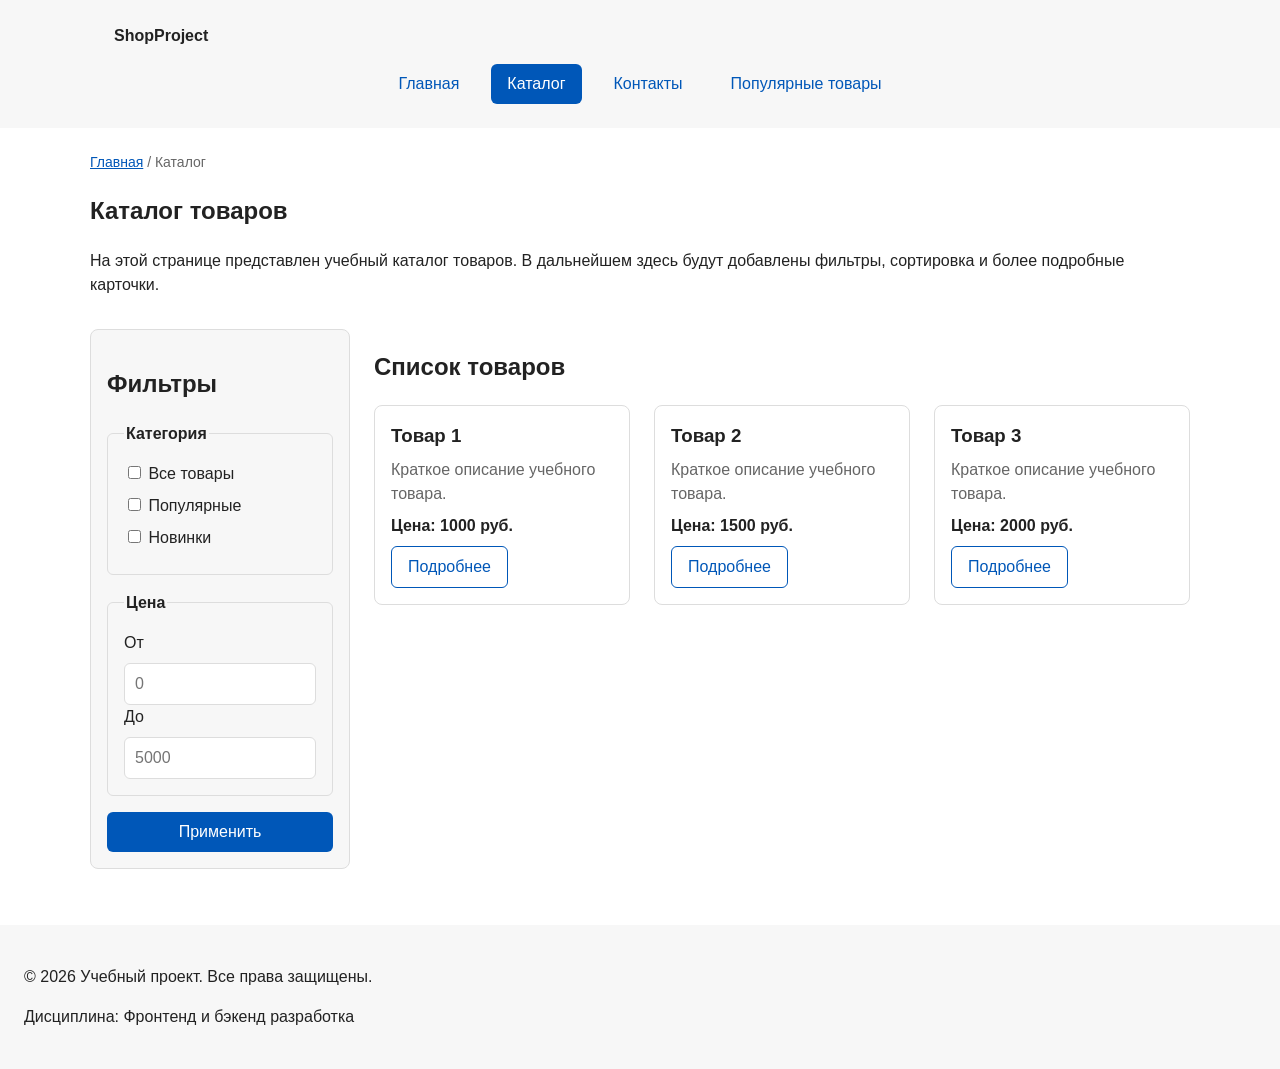
==== catalog.html @ 43ad31b4 "feat: добавил материалы по практикам 2-7" ====
<!DOCTYPE html>
<html lang="ru">
<head>
    <meta charset="UTF-8">
    <meta name="viewport" content="width=device-width, initial-scale=1.0">
    <meta name="description" content="Каталог товаров учебного интернет-магазина.">
    <title>Каталог товаров – Учебный интернет-магазин</title>
    <link rel="stylesheet" href="css/style.css">
</head>
<body>

    <header class="site-header">
        <div class="site-header__inner">
            <a class="site-header__logo" href="index.html">ShopProject</a>
            <nav class="site-nav" aria-label="Основная навигация">
                <ul class="site-nav__list">
                    <li class="site-nav__item"><a class="site-nav__link" href="index.html">Главная</a></li>
                    <li class="site-nav__item"><a class="site-nav__link site-nav__link--active" href="catalog.html">Каталог</a></li>
                    <li class="site-nav__item"><a class="site-nav__link" href="contacts.html">Контакты</a></li>
                    <li class="site-nav__item"><a class="site-nav__link" href="index.html#popular">Популярные товары</a></li>
                </ul>
            </nav>
        </div>
    </header>

    <main>
        <nav class="breadcrumbs" aria-label="Хлебные крошки">
            <a class="breadcrumbs__link" href="index.html">Главная</a>
            <span class="breadcrumbs__current">Каталог</span>
        </nav>

        <section class="section">
            <h1>Каталог товаров</h1>
            <p>На этой странице представлен учебный каталог товаров. В дальнейшем здесь будут добавлены фильтры, сортировка и более подробные карточки.</p>
        </section>

        <section class="catalog-layout">
            <aside class="catalog-filters">
                <h2>Фильтры</h2>
                <form class="filters-form" action="#" method="get">
                    <fieldset>
                        <legend>Категория</legend>
                        <label><input type="checkbox" name="category" value="all"> Все товары</label>
                        <label><input type="checkbox" name="category" value="popular"> Популярные</label>
                        <label><input type="checkbox" name="category" value="new"> Новинки</label>
                    </fieldset>
                    <fieldset>
                        <legend>Цена</legend>
                        <label for="price-from">От</label>
                        <input id="price-from" name="price-from" type="number" min="0" placeholder="0">
                        <label for="price-to">До</label>
                        <input id="price-to" name="price-to" type="number" min="0" placeholder="5000">
                    </fieldset>
                    <button class="button button--primary" type="submit">Применить</button>
                </form>
            </aside>

            <section class="catalog-products">
                <h2>Список товаров</h2>
                <div class="products-grid">
                    <article class="product-card">
                        <h3 class="product-card__title">Товар 1</h3>
                        <p class="product-card__description">Краткое описание учебного товара.</p>
                        <p class="product-card__price">Цена: 1000 руб.</p>
                        <a class="button button--secondary product-card__button" href="index.html#popular">Подробнее</a>
                    </article>
                    <article class="product-card">
                        <h3 class="product-card__title">Товар 2</h3>
                        <p class="product-card__description">Краткое описание учебного товара.</p>
                        <p class="product-card__price">Цена: 1500 руб.</p>
                        <a class="button button--secondary product-card__button" href="index.html#popular">Подробнее</a>
                    </article>
                    <article class="product-card">
                        <h3 class="product-card__title">Товар 3</h3>
                        <p class="product-card__description">Краткое описание учебного товара.</p>
                        <p class="product-card__price">Цена: 2000 руб.</p>
                        <a class="button button--secondary product-card__button" href="index.html#popular">Подробнее</a>
                    </article>
                </div>
            </section>
        </section>
    </main>

    <footer class="site-footer">
        <p>&copy; 2026 Учебный проект. Все права защищены.</p>
        <p>Дисциплина: Фронтенд и бэкенд разработка</p>
    </footer>

</body>
</html>
---- css/style.css ----
/* ===================================
   1. Переменные проекта
   =================================== */

:root {
    --color-bg: #ffffff;
    --color-text: #222222;
    --color-muted: #666666;
    --color-primary: #0057b8;
    --color-primary-dark: #003f86;
    --color-border: #dddddd;
    --color-surface: #f7f7f7;
    --color-surface-accent: #eef5ff;
    --color-danger: #b00020;
    --color-success: #168a2f;
    --color-success-bg: #eefaf0;
    --color-white: #ffffff;

    --space-xs: 4px;
    --space-sm: 8px;
    --space-md: 16px;
    --space-lg: 24px;
    --space-xl: 32px;

    --radius-sm: 6px;
    --radius-md: 8px;
    --radius-lg: 12px;

    --container-width: 1100px;
}

/* ===================================
   2. Базовые стили
   =================================== */

* {
    box-sizing: border-box;
}

html {
    scroll-behavior: smooth;
}

body {
    margin: 0;
    font-family: Arial, sans-serif;
    line-height: 1.5;
    color: var(--color-text);
    background-color: var(--color-bg);
}

main {
    padding: var(--space-lg);
}

.site-footer {
    padding: var(--space-lg);
    background-color: var(--color-surface);
}

:target {
    outline: 2px dashed var(--color-primary);
    outline-offset: 4px;
}

/* ===================================
   3. Общие элементы интерфейса
   =================================== */

a {
    color: var(--color-primary);
}

a:hover {
    color: var(--color-primary-dark);
}

a:focus-visible {
    outline: 2px solid var(--color-primary);
    outline-offset: 3px;
}

/* ===================================
   4. Компоненты страницы
   =================================== */

.site-header {
    background-color: var(--color-surface);
}

.site-header__inner {
    max-width: var(--container-width);
    margin: 0 auto;
    padding: var(--space-lg);
}

.site-header__logo {
    font-weight: 700;
    color: var(--color-text);
    text-decoration: none;
}

.site-nav__list {
    display: flex;
    flex-wrap: wrap;
    justify-content: center;
    align-items: center;
    gap: var(--space-md);
    padding: 0;
    margin: var(--space-md) 0 0;
    list-style: none;
}

.site-nav__link {
    display: inline-block;
    padding: var(--space-sm) var(--space-md);
    color: var(--color-primary);
    text-decoration: none;
    border-radius: var(--radius-sm);
}

.site-nav__link:hover {
    color: var(--color-white);
    background-color: var(--color-primary);
}

.site-nav__link:focus-visible {
    outline: 2px solid var(--color-primary);
    outline-offset: 3px;
}

.site-nav__link--active {
    color: var(--color-white);
    background-color: var(--color-primary);
}

.hero {
    max-width: var(--container-width);
    margin: 0 auto var(--space-xl);
    padding: var(--space-xl) var(--space-lg);
    background-color: var(--color-surface-accent);
    border-radius: var(--radius-lg);
}

.section {
    max-width: var(--container-width);
    margin: 0 auto var(--space-xl);
}

.section h2 {
    margin-top: 0;
}

.products-grid {
    display: grid;
    grid-template-columns: repeat(3, 1fr);
    gap: var(--space-lg);
}

.product-card {
    display: flex;
    flex-direction: column;
    gap: var(--space-sm);
    padding: var(--space-md);
    border: 1px solid var(--color-border);
    border-radius: var(--radius-md);
    background-color: var(--color-bg);
}

.product-card:hover {
    border-color: var(--color-primary);
}

.product-card--featured {
    border-color: var(--color-primary);
}

.product-card--discount {
    border-color: var(--color-danger);
}

.product-card__title {
    margin: 0;
    color: var(--color-text);
}

.product-card__description {
    margin: 0;
    color: var(--color-muted);
}

.product-card__price {
    margin: 0;
    font-weight: 700;
}

.product-card--discount .product-card__price {
    color: var(--color-danger);
}

.product-card__button {
    margin-top: auto;
    align-self: flex-start;
}

.aside-info {
    max-width: var(--container-width);
    margin: 0 auto var(--space-xl);
    padding: var(--space-md);
    border-left: 4px solid var(--color-primary);
    background-color: var(--color-surface);
}

.breadcrumbs {
    max-width: var(--container-width);
    margin: 0 auto var(--space-md);
    font-size: 14px;
    color: var(--color-muted);
}

.breadcrumbs__link {
    color: var(--color-primary);
}

.breadcrumbs__current::before {
    content: " / ";
    color: var(--color-muted);
}

.catalog-layout {
    max-width: var(--container-width);
    margin: 0 auto var(--space-xl);
    display: grid;
    grid-template-columns: 260px 1fr;
    grid-template-areas: "filters products";
    gap: var(--space-lg);
}

.catalog-filters {
    grid-area: filters;
    padding: var(--space-md);
    border: 1px solid var(--color-border);
    border-radius: var(--radius-md);
    background-color: var(--color-surface);
}

.catalog-products {
    grid-area: products;
}

/* ===================================
   5. Форма и модальное окно
   =================================== */

.filters-form {
    display: grid;
    gap: var(--space-md);
}

.filters-form fieldset {
    margin: 0;
    padding: var(--space-md);
    border: 1px solid var(--color-border);
    border-radius: var(--radius-sm);
}

.filters-form legend {
    font-weight: 700;
}

.filters-form label {
    display: block;
    margin-bottom: var(--space-sm);
}

.filters-form input[type="number"] {
    width: 100%;
    padding: 8px 10px;
    border: 1px solid var(--color-border);
    border-radius: var(--radius-sm);
    font: inherit;
}

.order-dialog {
    width: min(100% - 32px, 560px);
    padding: var(--space-lg);
    border: none;
    border-radius: var(--radius-lg);
}

.order-dialog::backdrop {
    background-color: rgba(0, 0, 0, 0.5);
}

.order-dialog__title {
    margin-top: 0;
}

.order-form__field {
    margin-bottom: var(--space-md);
}

.order-form__label {
    display: block;
    margin-bottom: var(--space-xs);
}

.order-form__input,
.order-form__select,
.order-form__textarea {
    width: 100%;
    padding: 10px 12px;
    border: 1px solid var(--color-border);
    border-radius: var(--radius-sm);
    font: inherit;
}

.order-form__field--checkbox input {
    width: auto;
}

.order-form__input:hover,
.order-form__select:hover,
.order-form__textarea:hover {
    border-color: var(--color-primary);
}

.order-form__input:focus-visible,
.order-form__select:focus-visible,
.order-form__textarea:focus-visible,
.order-form__actions button:focus-visible {
    outline: 2px solid var(--color-primary);
    outline-offset: 3px;
}

[aria-invalid="true"] {
    border-color: var(--color-danger);
}

.order-form__actions {
    display: flex;
    gap: var(--space-md);
    margin-top: var(--space-lg);
}

/* ===================================
   6. Кнопки
   =================================== */

.button {
    display: inline-block;
    padding: var(--space-sm) var(--space-md);
    border: none;
    border-radius: var(--radius-sm);
    font: inherit;
    text-decoration: none;
    cursor: pointer;
}

.button--primary {
    color: var(--color-white);
    background-color: var(--color-primary);
}

.button--primary:hover {
    background-color: var(--color-primary-dark);
}

.button--secondary {
    color: var(--color-primary);
    background-color: transparent;
    border: 1px solid var(--color-primary);
}

.button--secondary:hover {
    color: var(--color-white);
    background-color: var(--color-primary);
}

.button:focus-visible {
    outline: 2px solid var(--color-primary);
    outline-offset: 3px;
}

.button:disabled,
.button--disabled {
    opacity: 0.6;
    cursor: not-allowed;
}

.success-message {
    max-width: var(--container-width);
    margin: var(--space-lg) auto;
    padding: var(--space-md);
    border-left: 4px solid var(--color-success);
    background-color: var(--color-success-bg);
}
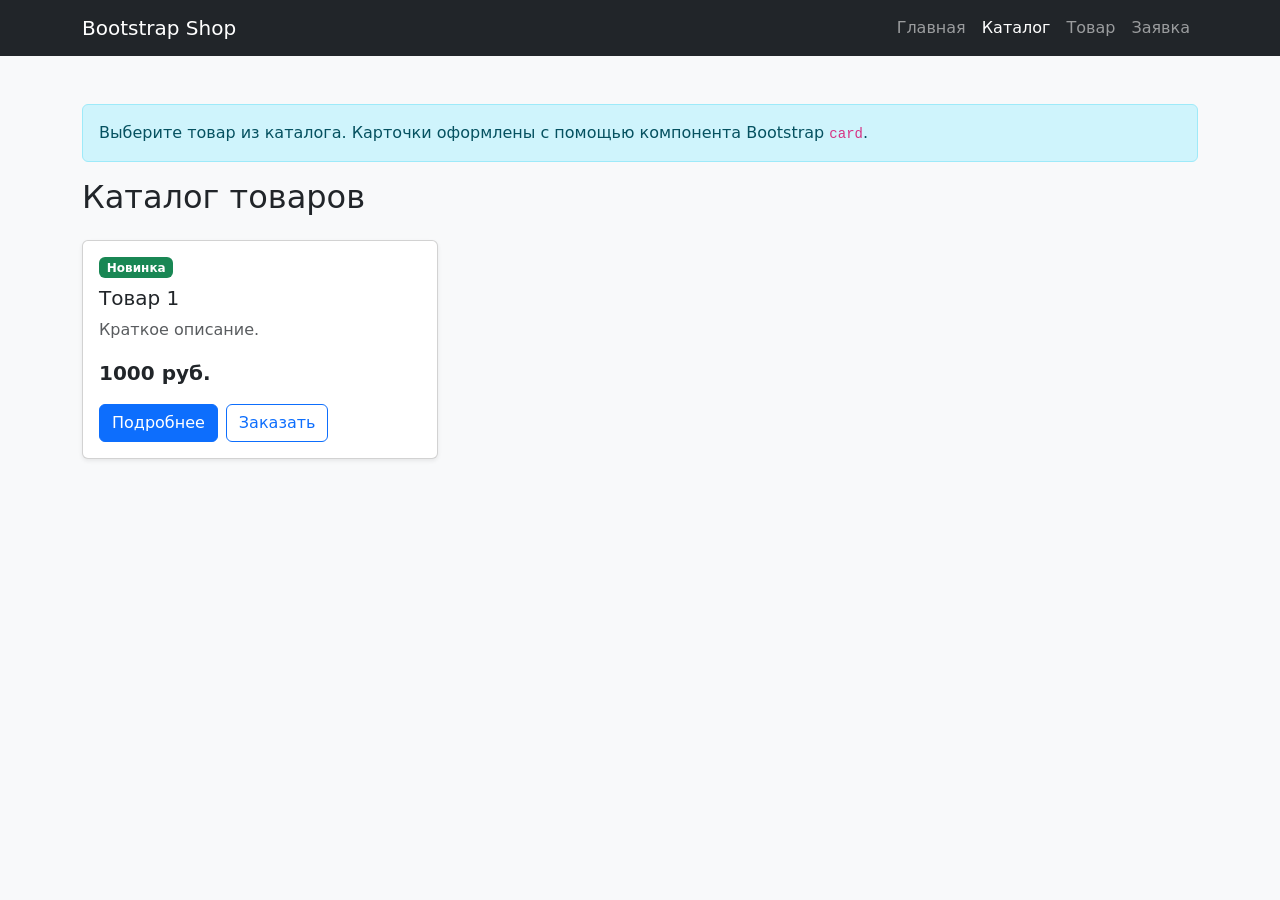
==== commit da367c1d: "Сделал все нужное для кр2" ====
--- a/catalog.html
+++ b/catalog.html
@@ -1,90 +1,89 @@
-<!DOCTYPE html>
-<html lang="ru">
-<head>
-    <meta charset="UTF-8">
-    <meta name="viewport" content="width=device-width, initial-scale=1.0">
-    <meta name="description" content="Каталог товаров учебного интернет-магазина.">
-    <title>Каталог товаров – Учебный интернет-магазин</title>
-    <link rel="stylesheet" href="css/style.css">
-</head>
-<body>
-
-    <header class="site-header">
-        <div class="site-header__inner">
-            <a class="site-header__logo" href="index.html">ShopProject</a>
-            <nav class="site-nav" aria-label="Основная навигация">
-                <ul class="site-nav__list">
-                    <li class="site-nav__item"><a class="site-nav__link" href="index.html">Главная</a></li>
-                    <li class="site-nav__item"><a class="site-nav__link site-nav__link--active" href="catalog.html">Каталог</a></li>
-                    <li class="site-nav__item"><a class="site-nav__link" href="contacts.html">Контакты</a></li>
-                    <li class="site-nav__item"><a class="site-nav__link" href="index.html#popular">Популярные товары</a></li>
-                </ul>
-            </nav>
-        </div>
-    </header>
-
-    <main>
-        <nav class="breadcrumbs" aria-label="Хлебные крошки">
-            <a class="breadcrumbs__link" href="index.html">Главная</a>
-            <span class="breadcrumbs__current">Каталог</span>
-        </nav>
-
-        <section class="section">
-            <h1>Каталог товаров</h1>
-            <p>На этой странице представлен учебный каталог товаров. В дальнейшем здесь будут добавлены фильтры, сортировка и более подробные карточки.</p>
-        </section>
-
-        <section class="catalog-layout">
-            <aside class="catalog-filters">
-                <h2>Фильтры</h2>
-                <form class="filters-form" action="#" method="get">
-                    <fieldset>
-                        <legend>Категория</legend>
-                        <label><input type="checkbox" name="category" value="all"> Все товары</label>
-                        <label><input type="checkbox" name="category" value="popular"> Популярные</label>
-                        <label><input type="checkbox" name="category" value="new"> Новинки</label>
-                    </fieldset>
-                    <fieldset>
-                        <legend>Цена</legend>
-                        <label for="price-from">От</label>
-                        <input id="price-from" name="price-from" type="number" min="0" placeholder="0">
-                        <label for="price-to">До</label>
-                        <input id="price-to" name="price-to" type="number" min="0" placeholder="5000">
-                    </fieldset>
-                    <button class="button button--primary" type="submit">Применить</button>
-                </form>
-            </aside>
-
-            <section class="catalog-products">
-                <h2>Список товаров</h2>
-                <div class="products-grid">
-                    <article class="product-card">
-                        <h3 class="product-card__title">Товар 1</h3>
-                        <p class="product-card__description">Краткое описание учебного товара.</p>
-                        <p class="product-card__price">Цена: 1000 руб.</p>
-                        <a class="button button--secondary product-card__button" href="index.html#popular">Подробнее</a>
-                    </article>
-                    <article class="product-card">
-                        <h3 class="product-card__title">Товар 2</h3>
-                        <p class="product-card__description">Краткое описание учебного товара.</p>
-                        <p class="product-card__price">Цена: 1500 руб.</p>
-                        <a class="button button--secondary product-card__button" href="index.html#popular">Подробнее</a>
-                    </article>
-                    <article class="product-card">
-                        <h3 class="product-card__title">Товар 3</h3>
-                        <p class="product-card__description">Краткое описание учебного товара.</p>
-                        <p class="product-card__price">Цена: 2000 руб.</p>
-                        <a class="button button--secondary product-card__button" href="index.html#popular">Подробнее</a>
-                    </article>
-                </div>
-            </section>
-        </section>
-    </main>
-
-    <footer class="site-footer">
-        <p>&copy; 2026 Учебный проект. Все права защищены.</p>
-        <p>Дисциплина: Фронтенд и бэкенд разработка</p>
-    </footer>
-
-</body>
+<!DOCTYPE html>
+<html lang="ru">
+<head>
+    <meta charset="UTF-8">
+    <meta name="viewport" content="width=device-width, initial-scale=1.0">
+    <title>Каталог – Bootstrap Shop</title>
+    <link href="https://cdn.jsdelivr.net/npm/bootstrap@5.3.8/dist/css/bootstrap.min.css" rel="stylesheet">
+    <link rel="stylesheet" href="css/style.css">
+</head>
+<body class="bg-light">
+
+
+    <nav class="navbar navbar-expand-lg navbar-dark bg-dark">
+        <div class="container">
+            <a class="navbar-brand" href="index.html">Bootstrap Shop</a>
+            <button class="navbar-toggler" type="button" data-bs-toggle="collapse" data-bs-target="#mainNavbar">
+                <span class="navbar-toggler-icon"></span>
+            </button>
+            <div class="collapse navbar-collapse" id="mainNavbar">
+                <ul class="navbar-nav ms-auto">
+                    <li class="nav-item"><a class="nav-link" href="index.html">Главная</a></li>
+                    <li class="nav-item"><a class="nav-link active" href="catalog.html">Каталог</a></li>
+                    <li class="nav-item"><a class="nav-link" href="product.html">Товар</a></li>
+                    <li class="nav-item"><a class="nav-link" href="order.html">Заявка</a></li>
+                </ul>
+            </div>
+        </div>
+    </nav>
+
+    <main class="container my-5">
+        <div class="alert alert-info" role="alert">
+            Выберите товар из каталога. Карточки оформлены с помощью компонента Bootstrap <code>card</code>.
+        </div>
+
+        <h1 class="h2 mb-4">Каталог товаров</h1>
+
+        <div class="row g-4">
+
+            <div class="col-12 col-md-6 col-lg-4">
+                <div class="card h-100 shadow-sm">
+                    <!-- <img src="images/image1.png" class="card-img-top" alt="Товар 1"> -->
+                    <div class="card-body d-flex flex-column">
+                        <span class="badge bg-success align-self-start mb-2">Новинка</span>
+                        <h3 class="card-title h5">Товар 1</h3>
+                        <p class="card-text text-muted">Краткое описание.</p>
+                        <p class="fw-bold fs-5 mt-auto">1000 руб.</p>
+                        <div class="d-flex gap-2">
+                            <a href="product.html" class="btn btn-primary">Подробнее</a>
+                            <!-- Кнопка, открывающая модалку -->
+                            <button type="button" class="btn btn-outline-primary" data-bs-toggle="modal" data-bs-target="#orderModal">Заказать</button>
+                        </div>
+                    </div>
+                </div>
+            </div>
+            <!-- Другие карточки по аналогии... -->
+        </div>
+    </main>
+
+    <!-- Модальное окно (из ПЗ №10) -->
+    <div class="modal fade" id="orderModal" tabindex="-1" aria-hidden="true">
+        <div class="modal-dialog">
+            <div class="modal-content">
+                <div class="modal-header">
+                    <h5 class="modal-title">Быстрая заявка</h5>
+                    <button type="button" class="btn-close" data-bs-dismiss="modal"></button>
+                </div>
+                <div class="modal-body">
+                    <form>
+                        <div class="mb-3">
+                            <label class="form-label">Имя</label>
+                            <input type="text" class="form-control" required>
+                        </div>
+                        <div class="mb-3">
+                            <label class="form-label">Телефон</label>
+                            <input type="tel" class="form-control" required>
+                        </div>
+                    </form>
+                </div>
+                <div class="modal-footer">
+                    <button type="button" class="btn btn-secondary" data-bs-dismiss="modal">Закрыть</button>
+                    <button type="button" class="btn btn-primary">Отправить</button>
+                </div>
+            </div>
+        </div>
+    </div>
+
+    <script src="https://cdn.jsdelivr.net/npm/bootstrap@5.3.8/dist/js/bootstrap.bundle.min.js"></script>
+</body>
 </html>
--- a/css/style.css
+++ b/css/style.css
@@ -1,397 +1,18 @@
-/* ===================================
-   1. Переменные проекта
-   =================================== */
-
-:root {
-    --color-bg: #ffffff;
-    --color-text: #222222;
-    --color-muted: #666666;
-    --color-primary: #0057b8;
-    --color-primary-dark: #003f86;
-    --color-border: #dddddd;
-    --color-surface: #f7f7f7;
-    --color-surface-accent: #eef5ff;
-    --color-danger: #b00020;
-    --color-success: #168a2f;
-    --color-success-bg: #eefaf0;
-    --color-white: #ffffff;
-
-    --space-xs: 4px;
-    --space-sm: 8px;
-    --space-md: 16px;
-    --space-lg: 24px;
-    --space-xl: 32px;
-
-    --radius-sm: 6px;
-    --radius-md: 8px;
-    --radius-lg: 12px;
-
-    --container-width: 1100px;
-}
-
-/* ===================================
-   2. Базовые стили
-   =================================== */
-
-* {
-    box-sizing: border-box;
-}
-
-html {
-    scroll-behavior: smooth;
-}
-
-body {
-    margin: 0;
-    font-family: Arial, sans-serif;
-    line-height: 1.5;
-    color: var(--color-text);
-    background-color: var(--color-bg);
-}
-
-main {
-    padding: var(--space-lg);
-}
-
-.site-footer {
-    padding: var(--space-lg);
-    background-color: var(--color-surface);
-}
-
-:target {
-    outline: 2px dashed var(--color-primary);
-    outline-offset: 4px;
-}
-
-/* ===================================
-   3. Общие элементы интерфейса
-   =================================== */
-
-a {
-    color: var(--color-primary);
-}
-
-a:hover {
-    color: var(--color-primary-dark);
-}
-
-a:focus-visible {
-    outline: 2px solid var(--color-primary);
-    outline-offset: 3px;
-}
-
-/* ===================================
-   4. Компоненты страницы
-   =================================== */
-
-.site-header {
-    background-color: var(--color-surface);
-}
-
-.site-header__inner {
-    max-width: var(--container-width);
-    margin: 0 auto;
-    padding: var(--space-lg);
-}
-
-.site-header__logo {
-    font-weight: 700;
-    color: var(--color-text);
-    text-decoration: none;
-}
-
-.site-nav__list {
-    display: flex;
-    flex-wrap: wrap;
-    justify-content: center;
-    align-items: center;
-    gap: var(--space-md);
-    padding: 0;
-    margin: var(--space-md) 0 0;
-    list-style: none;
-}
-
-.site-nav__link {
-    display: inline-block;
-    padding: var(--space-sm) var(--space-md);
-    color: var(--color-primary);
-    text-decoration: none;
-    border-radius: var(--radius-sm);
-}
-
-.site-nav__link:hover {
-    color: var(--color-white);
-    background-color: var(--color-primary);
-}
-
-.site-nav__link:focus-visible {
-    outline: 2px solid var(--color-primary);
-    outline-offset: 3px;
-}
-
-.site-nav__link--active {
-    color: var(--color-white);
-    background-color: var(--color-primary);
-}
-
-.hero {
-    max-width: var(--container-width);
-    margin: 0 auto var(--space-xl);
-    padding: var(--space-xl) var(--space-lg);
-    background-color: var(--color-surface-accent);
-    border-radius: var(--radius-lg);
-}
-
-.section {
-    max-width: var(--container-width);
-    margin: 0 auto var(--space-xl);
-}
-
-.section h2 {
-    margin-top: 0;
-}
-
-.products-grid {
-    display: grid;
-    grid-template-columns: repeat(3, 1fr);
-    gap: var(--space-lg);
-}
-
-.product-card {
-    display: flex;
-    flex-direction: column;
-    gap: var(--space-sm);
-    padding: var(--space-md);
-    border: 1px solid var(--color-border);
-    border-radius: var(--radius-md);
-    background-color: var(--color-bg);
-}
-
-.product-card:hover {
-    border-color: var(--color-primary);
-}
-
-.product-card--featured {
-    border-color: var(--color-primary);
-}
-
-.product-card--discount {
-    border-color: var(--color-danger);
-}
-
-.product-card__title {
-    margin: 0;
-    color: var(--color-text);
-}
-
-.product-card__description {
-    margin: 0;
-    color: var(--color-muted);
-}
-
-.product-card__price {
-    margin: 0;
-    font-weight: 700;
-}
-
-.product-card--discount .product-card__price {
-    color: var(--color-danger);
-}
-
-.product-card__button {
-    margin-top: auto;
-    align-self: flex-start;
-}
-
-.aside-info {
-    max-width: var(--container-width);
-    margin: 0 auto var(--space-xl);
-    padding: var(--space-md);
-    border-left: 4px solid var(--color-primary);
-    background-color: var(--color-surface);
-}
-
-.breadcrumbs {
-    max-width: var(--container-width);
-    margin: 0 auto var(--space-md);
-    font-size: 14px;
-    color: var(--color-muted);
-}
-
-.breadcrumbs__link {
-    color: var(--color-primary);
-}
-
-.breadcrumbs__current::before {
-    content: " / ";
-    color: var(--color-muted);
-}
-
-.catalog-layout {
-    max-width: var(--container-width);
-    margin: 0 auto var(--space-xl);
-    display: grid;
-    grid-template-columns: 260px 1fr;
-    grid-template-areas: "filters products";
-    gap: var(--space-lg);
-}
-
-.catalog-filters {
-    grid-area: filters;
-    padding: var(--space-md);
-    border: 1px solid var(--color-border);
-    border-radius: var(--radius-md);
-    background-color: var(--color-surface);
-}
-
-.catalog-products {
-    grid-area: products;
-}
-
-/* ===================================
-   5. Форма и модальное окно
-   =================================== */
-
-.filters-form {
-    display: grid;
-    gap: var(--space-md);
-}
-
-.filters-form fieldset {
-    margin: 0;
-    padding: var(--space-md);
-    border: 1px solid var(--color-border);
-    border-radius: var(--radius-sm);
-}
-
-.filters-form legend {
-    font-weight: 700;
-}
-
-.filters-form label {
-    display: block;
-    margin-bottom: var(--space-sm);
-}
-
-.filters-form input[type="number"] {
-    width: 100%;
-    padding: 8px 10px;
-    border: 1px solid var(--color-border);
-    border-radius: var(--radius-sm);
-    font: inherit;
-}
-
-.order-dialog {
-    width: min(100% - 32px, 560px);
-    padding: var(--space-lg);
-    border: none;
-    border-radius: var(--radius-lg);
-}
-
-.order-dialog::backdrop {
-    background-color: rgba(0, 0, 0, 0.5);
-}
-
-.order-dialog__title {
-    margin-top: 0;
-}
-
-.order-form__field {
-    margin-bottom: var(--space-md);
-}
-
-.order-form__label {
-    display: block;
-    margin-bottom: var(--space-xs);
-}
-
-.order-form__input,
-.order-form__select,
-.order-form__textarea {
-    width: 100%;
-    padding: 10px 12px;
-    border: 1px solid var(--color-border);
-    border-radius: var(--radius-sm);
-    font: inherit;
-}
-
-.order-form__field--checkbox input {
-    width: auto;
-}
-
-.order-form__input:hover,
-.order-form__select:hover,
-.order-form__textarea:hover {
-    border-color: var(--color-primary);
-}
-
-.order-form__input:focus-visible,
-.order-form__select:focus-visible,
-.order-form__textarea:focus-visible,
-.order-form__actions button:focus-visible {
-    outline: 2px solid var(--color-primary);
-    outline-offset: 3px;
-}
-
-[aria-invalid="true"] {
-    border-color: var(--color-danger);
-}
-
-.order-form__actions {
-    display: flex;
-    gap: var(--space-md);
-    margin-top: var(--space-lg);
-}
-
-/* ===================================
-   6. Кнопки
-   =================================== */
-
-.button {
-    display: inline-block;
-    padding: var(--space-sm) var(--space-md);
-    border: none;
-    border-radius: var(--radius-sm);
-    font: inherit;
-    text-decoration: none;
-    cursor: pointer;
-}
-
-.button--primary {
-    color: var(--color-white);
-    background-color: var(--color-primary);
-}
-
-.button--primary:hover {
-    background-color: var(--color-primary-dark);
-}
-
-.button--secondary {
-    color: var(--color-primary);
-    background-color: transparent;
-    border: 1px solid var(--color-primary);
-}
-
-.button--secondary:hover {
-    color: var(--color-white);
-    background-color: var(--color-primary);
-}
-
-.button:focus-visible {
-    outline: 2px solid var(--color-primary);
-    outline-offset: 3px;
-}
-
-.button:disabled,
-.button--disabled {
-    opacity: 0.6;
-    cursor: not-allowed;
-}
-
-.success-message {
-    max-width: var(--container-width);
-    margin: var(--space-lg) auto;
-    padding: var(--space-md);
-    border-left: 4px solid var(--color-success);
-    background-color: var(--color-success-bg);
+body {
+    min-height: 100vh;
+}
+
+.placeholder-image {
+    min-height: 320px;
+}
+
+.card-img-top {
+    height: 180px;
+    object-fit: cover;
+}
+
+.card-img-top {
+    height: 200px;
+    object-fit: cover;
+    width: 100%;
 }
